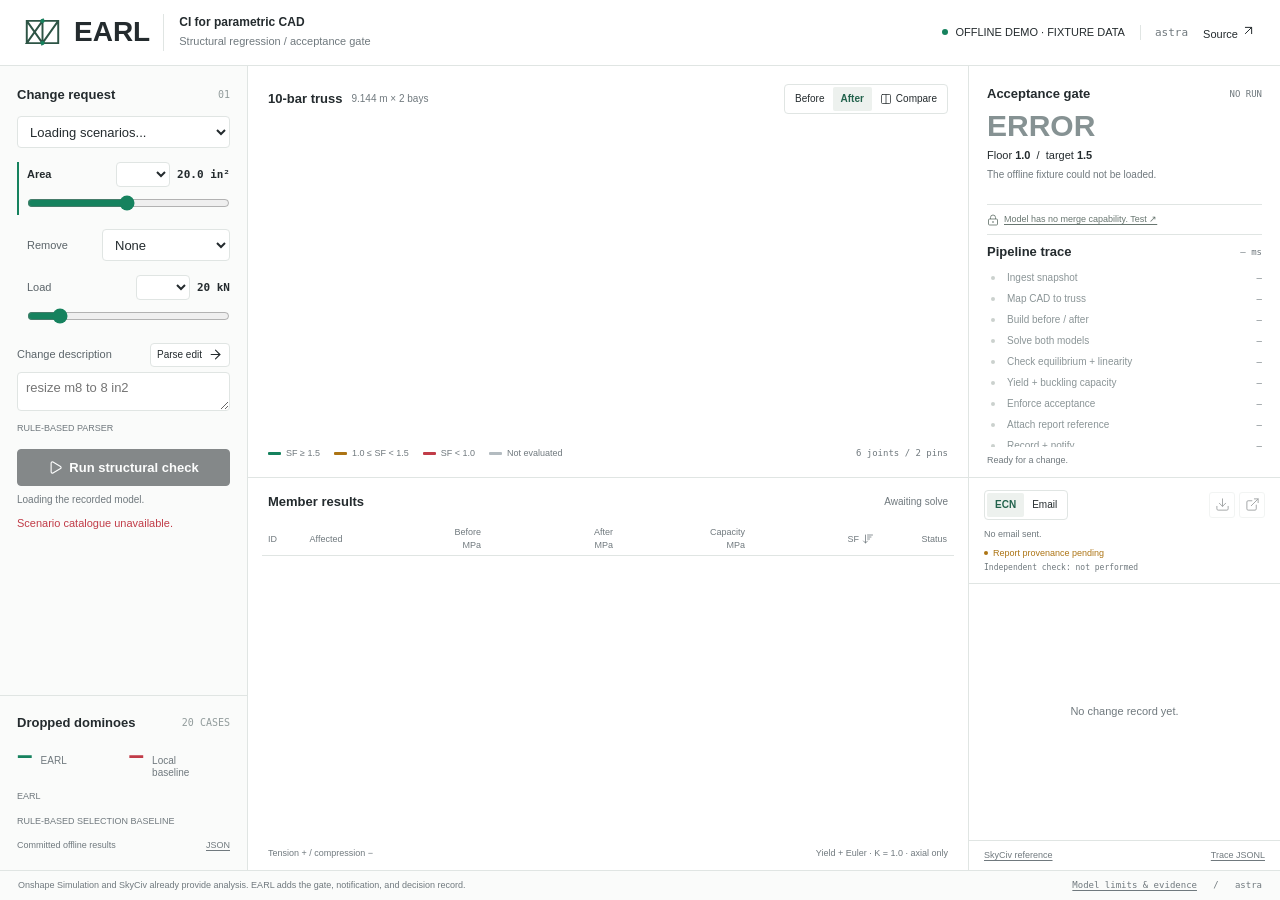
==== earl/static/index.html @ fb4e0aa8 "Ship streaming demo, reproducible evaluation, and astra deployment records" ====
<!doctype html>
<!--
Control icons are vendored from Lucide (https://lucide.dev), with no runtime dependency.
ISC License: Copyright (c) 2026 Lucide Icons and Contributors.
Permission to use, copy, modify, and/or distribute this software for any
purpose with or without fee is hereby granted, provided that the above
copyright notice and this permission notice appear in all copies.
THE SOFTWARE IS PROVIDED "AS IS" AND THE AUTHOR DISCLAIMS ALL WARRANTIES
WITH REGARD TO THIS SOFTWARE INCLUDING ALL IMPLIED WARRANTIES OF
MERCHANTABILITY AND FITNESS. IN NO EVENT SHALL THE AUTHOR BE LIABLE FOR
ANY SPECIAL, DIRECT, INDIRECT, OR CONSEQUENTIAL DAMAGES OR ANY DAMAGES
WHATSOEVER RESULTING FROM LOSS OF USE, DATA OR PROFITS, WHETHER IN AN
ACTION OF CONTRACT, NEGLIGENCE OR OTHER TORTIOUS ACTION, ARISING OUT OF
OR IN CONNECTION WITH THE USE OR PERFORMANCE OF THIS SOFTWARE.

Feather-derived icons: MIT License, Copyright (c) 2013-present Cole Bemis.
Permission is hereby granted, free of charge, to any person obtaining a copy
of this software and associated documentation files (the "Software"), to deal
in the Software without restriction, including without limitation the rights
to use, copy, modify, merge, publish, distribute, sublicense, and/or sell
copies of the Software, and to permit persons to whom the Software is
furnished to do so, subject to the following conditions:
The above copyright notice and this permission notice shall be included in all
copies or substantial portions of the Software.
THE SOFTWARE IS PROVIDED "AS IS", WITHOUT WARRANTY OF ANY KIND, EXPRESS OR
IMPLIED, INCLUDING BUT NOT LIMITED TO THE WARRANTIES OF MERCHANTABILITY,
FITNESS FOR A PARTICULAR PURPOSE AND NONINFRINGEMENT. IN NO EVENT SHALL THE
AUTHORS OR COPYRIGHT HOLDERS BE LIABLE FOR ANY CLAIM, DAMAGES OR OTHER
LIABILITY, WHETHER IN AN ACTION OF CONTRACT, TORT OR OTHERWISE, ARISING FROM,
OUT OF OR IN CONNECTION WITH THE SOFTWARE OR THE USE OR OTHER DEALINGS IN THE
SOFTWARE.
-->
<html lang="en">
  <head>
    <meta charset="utf-8" />
    <meta name="viewport" content="width=device-width,initial-scale=1" />
    <meta name="theme-color" content="#f5f7f6" />
    <title>EARL | Structural CI</title>
    <style>
      :root {
        --ink: #242b2e;
        --muted: #70797e;
        --line: #e0e5e3;
        --paper: #fff;
        --wash: #f5f7f6;
        --green: #16825e;
        --green-wash: #edf8f2;
        --amber: #ac7414;
        --amber-wash: #fff6e5;
        --red: #c13c48;
        --red-wash: #fdf0f1;
        --gray: #b3bbc0;
        --mono: ui-monospace, SFMono-Regular, Consolas, monospace;
      }
      * {
        box-sizing: border-box;
        letter-spacing: 0;
      }
      [hidden] {
        display: none !important;
      }
      body {
        margin: 0;
        color: var(--ink);
        background: var(--paper);
        font:
          13px/1.4 -apple-system,
          BlinkMacSystemFont,
          "Segoe UI",
          sans-serif;
      }
      button,
      input,
      select,
      textarea {
        font: inherit;
        color: inherit;
      }
      button,
      a,
      input,
      select,
      textarea {
        -webkit-tap-highlight-color: transparent;
      }
      button,
      a {
        touch-action: manipulation;
      }
      button {
        cursor: pointer;
      }
      button:disabled {
        cursor: wait;
        opacity: 0.55;
      }
      a {
        color: inherit;
        text-decoration: none;
      }
      a:hover {
        text-decoration: underline;
      }
      button:focus-visible,
      a:focus-visible,
      input:focus-visible,
      select:focus-visible,
      textarea:focus-visible {
        outline: 2px solid var(--green);
        outline-offset: 3px;
      }
      button,
      select,
      input[type="number"],
      textarea {
        border: 1px solid var(--line);
        border-radius: 4px;
        background: #fff;
      }
      button {
        display: inline-flex;
        align-items: center;
        justify-content: center;
        gap: 6px;
        padding: 6px 10px;
        min-height: 30px;
      }
      button:hover:not(:disabled) {
        background: var(--wash);
      }
      button svg,
      a svg {
        width: 15px;
        height: 15px;
        flex: none;
        stroke-linecap: round;
        stroke-linejoin: round;
      }
      h1,
      h2,
      h3,
      p {
        margin: 0;
      }
      h2 {
        font-size: 13px;
        font-weight: 650;
      }
      h3 {
        font-size: 11px;
        font-weight: 650;
      }
      small {
        font-size: 10px;
      }
      select {
        width: 100%;
        padding: 6px 24px 6px 8px;
        min-height: 32px;
        max-width: 100%;
      }
      input[type="range"] {
        width: 100%;
        margin: 4px 0;
        height: 14px;
        accent-color: var(--green);
        cursor: pointer;
      }
      textarea {
        width: 100%;
        min-height: 49px;
        height: 49px;
        padding: 7px 8px;
        resize: vertical;
        line-height: 1.3;
      }
      output,
      .numeric {
        font-variant-numeric: tabular-nums;
      }
      .muted {
        color: var(--muted);
      }
      .mono {
        font-family: var(--mono);
      }
      .sr-only {
        position: absolute;
        width: 1px;
        height: 1px;
        padding: 0;
        overflow: hidden;
        clip: rect(0, 0, 0, 0);
        white-space: nowrap;
        border: 0;
      }
      .icon-btn {
        padding: 6px;
        min-width: 30px;
        min-height: 30px;
      }
      .eyebrow {
        font-size: 10px;
        font-weight: 650;
        color: var(--muted);
        text-transform: uppercase;
      }
      .hairline {
        height: 1px;
        background: var(--line);
      }
      .topbar {
        height: 66px;
        padding: 0 24px;
        display: flex;
        align-items: center;
        justify-content: space-between;
        gap: 20px;
        border-bottom: 1px solid var(--line);
      }
      .brand {
        display: flex;
        gap: 13px;
        align-items: center;
        min-width: 0;
      }
      .brand-mark {
        width: 37px;
        height: 32px;
        flex: none;
      }
      .brand h1 {
        font-size: 28px;
        line-height: 1;
        font-weight: 780;
      }
      .brand-copy {
        border-left: 1px solid var(--line);
        padding-left: 15px;
        line-height: 1.45;
      }
      .brand-copy strong {
        display: block;
        font-size: 12px;
        font-weight: 600;
      }
      .brand-copy span {
        font-size: 11px;
        color: var(--muted);
      }
      .top-meta {
        display: flex;
        align-items: center;
        gap: 15px;
        font-size: 11px;
      }
      .environment {
        display: flex;
        align-items: center;
        gap: 7px;
      }
      .environment i {
        display: block;
        width: 6px;
        height: 6px;
        border-radius: 50%;
        background: var(--green);
      }
      .branch {
        border-left: 1px solid var(--line);
        padding-left: 14px;
        color: var(--muted);
      }
      .workspace {
        display: grid;
        grid-template-columns: 248px minmax(420px, 1fr) 312px;
        grid-template-rows: minmax(338px, 1.05fr) minmax(295px, 1fr);
        height: calc(100svh - 96px);
        min-height: 660px;
      }
      .sidebar {
        grid-column: 1;
        grid-row: 1/3;
        border-right: 1px solid var(--line);
        display: flex;
        flex-direction: column;
        min-height: 0;
        overflow-y: auto;
        background: #fafbfa;
      }
      .controls {
        padding: 16px 17px 12px;
        flex: 1 0 auto;
        min-height: min-content;
      }
      .preset-field .field-head {
        display: none;
      }
      .field-head.meter-head {
        display: grid;
        grid-template-columns: 1fr 54px auto;
        gap: 7px;
      }
      .field .meter-head select.compact {
        width: 54px;
      }
      #remove-group select {
        width: 128px;
        min-width: 0;
      }
      .meter-head output {
        white-space: nowrap;
      }
      .text-field textarea {
        height: 39px;
        min-height: 39px;
      }
      #parse {
        min-height: 24px;
        padding: 3px 6px;
        font-size: 10px;
      }
      .section-heading {
        display: flex;
        align-items: center;
        justify-content: space-between;
        gap: 10px;
        margin-bottom: 12px;
      }
      .section-heading .number {
        color: #929c9c;
        font-family: var(--mono);
        font-size: 10px;
      }
      .field {
        margin-bottom: 10px;
      }
      .field-head {
        display: flex;
        align-items: center;
        justify-content: space-between;
        gap: 8px;
        margin-bottom: 5px;
        min-height: 17px;
      }
      .field-head label {
        font-size: 11px;
        color: #5b6469;
      }
      .field-head output {
        font-family: var(--mono);
        font-size: 11px;
        font-weight: 600;
      }
      .field select.compact {
        width: 63px;
        min-height: 25px;
        height: 25px;
        padding: 1px 2px 1px 7px;
        font-size: 11px;
      }
      .field-group {
        padding-left: 8px;
        border-left: 2px solid transparent;
      }
      .field-group.active {
        border-left-color: var(--green);
      }
      .field-group.active .field-head label {
        color: var(--ink);
        font-weight: 600;
      }
      .input-row {
        display: flex;
        gap: 8px;
        align-items: center;
      }
      .input-row select {
        flex: 1;
        min-width: 0;
      }
      .load-caption {
        display: flex;
        justify-content: space-between;
        font-size: 10px;
        color: var(--muted);
      }
      .parse-row {
        display: flex;
        align-items: center;
        justify-content: space-between;
        gap: 7px;
        margin: 6px 0 0;
      }
      .parse-row span {
        font-size: 9px;
        color: var(--muted);
      }
      .parse-row button {
        min-height: 25px;
        font-size: 10px;
        padding: 3px 7px;
      }
      .parsed {
        display: none;
        margin-top: 7px;
        padding: 6px 0;
        color: #436156;
        font: 10px/1.4 var(--mono);
        overflow-wrap: anywhere;
      }
      .parsed.visible {
        display: block;
      }
      .parsed.error {
        color: var(--red);
      }
      .run-button {
        width: 100%;
        background: var(--ink);
        color: #fff;
        border-color: var(--ink);
        height: 37px;
        margin-top: 1px;
        font-weight: 600;
      }
      .run-button:hover:not(:disabled) {
        background: #3a4649;
      }
      .draft-caption {
        font-size: 10px;
        color: var(--muted);
        line-height: 1.4;
        min-height: 16px;
        margin: 7px 0 0;
        overflow-wrap: anywhere;
      }
      .control-error {
        color: var(--red);
        font-size: 11px;
        margin: 7px 0 0;
        min-height: 0;
      }
      .scoreboard {
        padding: 14px 17px 13px;
        border-top: 1px solid var(--line);
        flex: none;
      }
      .scoreboard .section-heading {
        margin-bottom: 8px;
      }
      .score-heads {
        display: grid;
        grid-template-columns: 1fr 1fr;
        gap: 10px;
        margin: 0 0 11px;
      }
      .score-stat {
        display: flex;
        align-items: baseline;
        gap: 8px;
        min-width: 0;
      }
      .score-stat strong {
        font-size: 28px;
        line-height: 1.1;
        font-weight: 700;
        font-variant-numeric: tabular-nums;
      }
      .score-stat:first-child strong {
        color: var(--green);
      }
      .score-stat:last-child strong {
        color: var(--red);
      }
      .score-stat span {
        font-size: 10px;
        color: var(--muted);
        line-height: 1.2;
      }
      .score-label {
        font-size: 9px;
        color: var(--muted);
        margin-bottom: 4px;
      }
      .score-grid {
        display: grid;
        grid-template-columns: repeat(10, minmax(0, 1fr));
        gap: 3px;
      }
      .score-cell {
        display: block;
        min-height: 0;
        aspect-ratio: 1;
        padding: 0;
        border: 1px solid #cfe6d9;
        border-radius: 2px;
        background: #e2f2e9;
        position: relative;
        font-size: 8px;
        font-family: var(--mono);
        color: #367453;
        width: 100%;
      }
      .score-cell:hover:not(:disabled) {
        outline: 1px solid var(--ink);
        outline-offset: 1px;
        background: #d2ebdf;
      }
      .score-cell.drop {
        background: #f4cfd3;
        border-color: #e9b9bf;
        color: #a92f3b;
      }
      .score-cell.drop:hover {
        background: #edbbc2;
      }
      .score-cell.no-failure {
        background: #eef1ef;
        border-color: #dce2df;
        color: #87928c;
      }
      .score-cell.error {
        background: var(--amber-wash);
        border-color: #dfc888;
        color: var(--amber);
      }
      .score-row {
        margin-bottom: 8px;
      }
      .score-foot {
        display: flex;
        justify-content: space-between;
        gap: 8px;
        margin-top: 8px;
        font-size: 9px;
        color: var(--muted);
      }
      .score-foot a {
        text-decoration: underline;
        text-underline-offset: 2px;
      }
      .viewer {
        grid-column: 2;
        grid-row: 1;
        min-width: 0;
        min-height: 0;
        display: flex;
        flex-direction: column;
        border-bottom: 1px solid var(--line);
        position: relative;
      }
      .panel-head {
        display: flex;
        justify-content: space-between;
        align-items: center;
        gap: 10px;
        padding: 15px 20px 10px;
        min-height: 52px;
      }
      .panel-title {
        display: flex;
        gap: 9px;
        align-items: center;
        min-width: 0;
      }
      .panel-title .sub {
        font-size: 10px;
        color: var(--muted);
      }
      .segmented {
        display: inline-flex;
        border: 1px solid var(--line);
        border-radius: 4px;
        padding: 2px;
        flex: none;
        background: #fff;
      }
      .segmented button {
        min-height: 24px;
        padding: 3px 8px;
        font-size: 10px;
        border: 0;
        border-radius: 2px;
        background: none;
        line-height: 1.2;
        gap: 4px;
      }
      .segmented button[aria-pressed="true"] {
        background: #edf1ee;
        color: #22624c;
        font-weight: 650;
      }
      .segmented svg {
        width: 12px;
        height: 12px;
      }
      .viewer-body {
        position: relative;
        flex: 1;
        min-height: 0;
        display: flex;
        padding: 0 13px;
        align-items: stretch;
        justify-content: center;
        overflow: hidden;
      }
      .truss-frame {
        margin: 0;
        min-width: 0;
        flex: 1;
        position: relative;
        display: flex;
        align-items: center;
        justify-content: center;
      }
      .truss-frame + .truss-frame {
        border-left: 1px solid var(--line);
      }
      .truss-frame figcaption {
        position: absolute;
        left: 12px;
        top: 1px;
        font-size: 9px;
        color: var(--muted);
        font-family: var(--mono);
        z-index: 1;
      }
      .truss-svg {
        width: 100%;
        height: 100%;
        overflow: visible;
        min-height: 0;
      }
      .member-line {
        transition:
          stroke 0.65s ease,
          stroke-width 0.3s ease;
        stroke-linecap: round;
      }
      .member-hit {
        stroke: transparent;
        stroke-width: 19;
        cursor: crosshair;
        outline: 0;
      }
      .member-hit:focus {
        stroke: #16825e22;
      }
      .member-group.highlight .member-line {
        filter: drop-shadow(0 0 2px #465a5e);
        opacity: 1;
      }
      .member-label {
        font: 12px var(--mono);
        fill: #59656b;
        paint-order: stroke;
        stroke: #fff;
        stroke-width: 4px;
        stroke-linejoin: round;
        pointer-events: none;
      }
      .joint-label {
        font: 11px var(--mono);
        fill: #7e878b;
      }
      .truss-joint {
        fill: #fff;
        stroke: #5f6d72;
        stroke-width: 1.6;
      }
      .load-label {
        font: 11px var(--mono);
        fill: #a55a40;
      }
      .viewer-legend {
        display: flex;
        gap: 14px;
        align-items: center;
        padding: 8px 20px 11px;
        font-size: 9px;
        color: var(--muted);
        flex-wrap: wrap;
        flex: none;
      }
      .legend-item {
        display: flex;
        align-items: center;
        gap: 5px;
      }
      .swatch {
        display: inline-block;
        width: 13px;
        height: 3px;
        background: var(--gray);
        border-radius: 1px;
      }
      .swatch.green {
        background: var(--green);
      }
      .swatch.amber {
        background: var(--amber);
      }
      .swatch.red {
        background: var(--red);
      }
      .view-count {
        margin-left: auto;
        font-family: var(--mono);
        font-size: 9px;
      }
      .tooltip {
        position: fixed;
        z-index: 30;
        background: #fff;
        border: 1px solid #cdd6d1;
        border-radius: 5px;
        box-shadow: 0 5px 20px #1d302719;
        padding: 11px 13px;
        min-width: 225px;
        max-width: 275px;
        font-size: 11px;
        pointer-events: none;
        display: none;
      }
      .tooltip h3 {
        font-size: 12px;
        margin-bottom: 8px;
      }
      .tooltip dl {
        display: grid;
        grid-template-columns: 1fr auto;
        gap: 5px 18px;
        margin: 0;
      }
      .tooltip dt {
        color: var(--muted);
      }
      .tooltip dd {
        margin: 0;
        text-align: right;
        font-family: var(--mono);
        font-size: 10px;
      }
      .tooltip .tip-note {
        font-size: 9px;
        color: var(--muted);
        margin-top: 8px;
        border-top: 1px solid var(--line);
        padding-top: 6px;
      }
      .results {
        grid-column: 2;
        grid-row: 2;
        min-width: 0;
        min-height: 0;
        display: flex;
        flex-direction: column;
      }
      .results .panel-head {
        min-height: 45px;
        padding: 12px 20px 9px;
      }
      .results .panel-head span {
        font-size: 10px;
        color: var(--muted);
      }
      .table-wrap {
        overflow: auto;
        flex: 1;
        min-height: 0;
        padding: 0 14px;
      }
      .results table {
        border-collapse: separate;
        border-spacing: 0;
        width: 100%;
        font-variant-numeric: tabular-nums;
        font-size: 11px;
        table-layout: fixed;
      }
      .results th {
        height: 33px;
        text-align: right;
        color: var(--muted);
        font-size: 9px;
        font-weight: 500;
        border-bottom: 1px solid var(--line);
        background: #fff;
        position: sticky;
        top: 0;
        z-index: 1;
      }
      .results th:first-child,
      .results td:first-child {
        text-align: left;
        padding-left: 6px;
      }
      .results td {
        height: 22px;
        border-bottom: 1px solid #edf0ee;
        text-align: right;
        padding: 3px 5px;
        white-space: nowrap;
        overflow: hidden;
        text-overflow: ellipsis;
        font-family: var(--mono);
        font-size: 10px;
      }
      .results th:nth-child(1) {
        width: 40px;
      }
      .results th:nth-child(2) {
        width: 48px;
        text-align: center;
      }
      .results td:nth-child(2) {
        text-align: center;
        color: var(--muted);
      }
      .results th:last-child {
        width: 76px;
        padding-right: 7px;
      }
      .results td:last-child {
        padding-right: 7px;
        font: 9px system-ui;
      }
      .results tbody tr.pass {
        background: #f1f8f4;
      }
      .results tbody tr.margin {
        background: #fff8eb;
      }
      .results tbody tr.fail {
        background: #fdf1f2;
      }
      .results tbody tr.highlight {
        box-shadow: inset 3px 0 var(--green);
        background: #e2eee8;
      }
      .results td:first-child {
        font-weight: 600;
      }
      .results tr.fail td:nth-last-child(2) {
        color: var(--red);
        font-weight: 700;
      }
      .results tr.margin td:nth-last-child(2) {
        color: var(--amber);
        font-weight: 700;
      }
      .sort-button {
        display: inline-flex;
        gap: 3px;
        font-size: 9px;
        min-height: 27px;
        padding: 2px 3px;
        border: 0;
        color: var(--muted);
        white-space: nowrap;
      }
      .sort-button svg {
        height: 12px;
        width: 12px;
      }
      .table-foot {
        font-size: 9px;
        color: var(--muted);
        padding: 8px 20px 10px;
        display: flex;
        justify-content: space-between;
        gap: 12px;
        flex: none;
      }
      .run-panel {
        grid-column: 3;
        grid-row: 1;
        border-left: 1px solid var(--line);
        border-bottom: 1px solid var(--line);
        padding: 15px 18px 10px;
        min-height: 0;
        display: flex;
        flex-direction: column;
      }
      .gate-top {
        display: flex;
        justify-content: space-between;
        align-items: center;
        margin-bottom: 6px;
      }
      .gate-top span {
        font-family: var(--mono);
        font-size: 9px;
        color: var(--muted);
      }
      .verdict {
        font-size: 27px;
        font-weight: 750;
        line-height: 1.1;
        min-height: 31px;
        color: #869293;
        overflow-wrap: anywhere;
      }
      .verdict.approved {
        color: var(--green);
      }
      .verdict.escalated {
        color: var(--red);
      }
      .verdict.escalated.margin {
        color: var(--amber);
      }
      .verdict.error {
        color: var(--amber);
      }
      .governing {
        font-size: 11px;
        min-height: 17px;
        margin: 6px 0 3px;
        font-variant-numeric: tabular-nums;
      }
      .governing strong {
        font-size: 15px;
        font-family: var(--mono);
      }
      .reason {
        font-size: 10px;
        color: var(--muted);
        min-height: 28px;
        line-height: 1.4;
        margin-bottom: 6px;
        overflow-wrap: anywhere;
      }
      .capability {
        display: flex;
        align-items: flex-start;
        gap: 5px;
        font-size: 9px;
        color: #687670;
        border-top: 1px solid var(--line);
        padding: 8px 0;
        line-height: 1.35;
      }
      .capability svg {
        width: 12px;
        height: 12px;
        flex: none;
        margin-top: 1px;
      }
      .capability a {
        text-decoration: underline;
        text-underline-offset: 2px;
      }
      .trace-section {
        border-top: 1px solid var(--line);
        padding-top: 8px;
        flex: 1;
        min-height: 0;
        min-width: 0;
        display: flex;
        flex-direction: column;
      }
      .trace-title {
        display: flex;
        align-items: center;
        justify-content: space-between;
        gap: 8px;
        margin-bottom: 6px;
        flex: none;
      }
      .trace-title span {
        font: 9px var(--mono);
        color: var(--muted);
      }
      .trace {
        list-style: none;
        padding: 0;
        margin: 0;
        flex: 1;
        min-height: 0;
        overflow-y: auto;
      }
      .trace li {
        display: flex;
        align-items: center;
        gap: 8px;
        min-height: 16px;
        height: 16px;
        font-size: 10px;
        color: #8b9597;
        transition: color 0.2s;
      }
      .trace li > span:nth-child(2) {
        min-width: 0;
        flex: 1;
      }
      .stage-status {
        height: 12px;
        width: 12px;
        position: relative;
        display: inline-flex;
        align-items: center;
        justify-content: center;
        flex: none;
      }
      .stage-status:before {
        content: "";
        width: 4px;
        height: 4px;
        background: #cbd1ce;
        border-radius: 50%;
      }
      .trace li.running {
        color: var(--ink);
        font-weight: 650;
      }
      .trace li.running .stage-status:before {
        width: 10px;
        height: 10px;
        border: 1.5px solid #ced8d0;
        border-top-color: var(--green);
        background: transparent;
        animation: spin 0.7s linear infinite;
      }
      .trace li.passed {
        color: #3f5b4b;
      }
      .trace li.passed .stage-status:before {
        background: none;
        border: solid var(--green);
        border-width: 0 1.5px 1.5px 0;
        width: 3px;
        height: 6px;
        border-radius: 0;
        transform: rotate(45deg);
        margin-top: -3px;
      }
      .trace li.failed {
        color: var(--red);
      }
      .trace li.failed .stage-status:before {
        background: var(--red);
        width: 5px;
        height: 5px;
      }
      .trace li.skipped {
        opacity: 0.5;
      }
      .stage-time {
        margin-left: auto;
        font: 9px var(--mono);
        color: var(--muted);
      }
      .trace-detail {
        margin-top: 7px;
        font-size: 9px;
        white-space: nowrap;
        overflow: hidden;
        text-overflow: ellipsis;
        color: var(--muted);
        flex: none;
      }
      @media (min-width: 951px) and (max-height: 820px) {
        .trace-detail {
          display: none;
        }
        .results .panel-head {
          min-height: 42px;
          padding-top: 10px;
          padding-bottom: 8px;
        }
        .table-foot {
          padding-top: 5px;
          padding-bottom: 7px;
        }
        .reason {
          min-height: 14px;
          margin-bottom: 4px;
        }
        .scoreboard {
          padding-top: 11px;
          padding-bottom: 6px;
        }
      }
      @keyframes spin {
        to {
          transform: rotate(360deg);
        }
      }
      .artifacts {
        grid-column: 3;
        grid-row: 2;
        border-left: 1px solid var(--line);
        min-height: 0;
        display: flex;
        flex-direction: column;
      }
      .artifacts .panel-head {
        min-height: 45px;
        padding: 12px 15px 8px;
      }
      .artifact-actions {
        display: flex;
        align-items: center;
        gap: 4px;
      }
      .artifact-actions a {
        display: flex;
        align-items: center;
        justify-content: center;
        width: 26px;
        height: 26px;
        border: 1px solid var(--line);
        border-radius: 3px;
      }
      .artifact-actions a[aria-disabled="true"] {
        pointer-events: none;
        opacity: 0.4;
      }
      .artifact-meta {
        padding: 0 15px 9px;
        flex: none;
      }
      .delivery-line {
        font-size: 9px;
        overflow-wrap: anywhere;
        margin-bottom: 5px;
        min-height: 14px;
      }
      .provenance-label {
        display: flex;
        gap: 5px;
        align-items: center;
        font-size: 9px;
        color: var(--amber);
      }
      .provenance-label .dot {
        width: 4px;
        height: 4px;
        border-radius: 50%;
        background: currentColor;
        flex: none;
      }
      .report-reference {
        display: block;
        font-family: var(--mono);
        font-size: 8px;
        color: var(--muted);
        margin-top: 3px;
        overflow-wrap: anywhere;
      }
      .artifact-frame {
        width: 100%;
        flex: 1;
        min-height: 140px;
        border: 0;
        border-top: 1px solid var(--line);
        background: #fff;
      }
      .artifact-empty {
        flex: 1;
        min-height: 140px;
        border-top: 1px solid var(--line);
        display: flex;
        align-items: center;
        justify-content: center;
        color: var(--muted);
        font-size: 11px;
        padding: 20px;
        text-align: center;
      }
      .artifact-footer {
        padding: 8px 15px;
        font-size: 9px;
        color: var(--muted);
        border-top: 1px solid var(--line);
        display: flex;
        justify-content: space-between;
        gap: 8px;
      }
      .artifact-footer a {
        text-decoration: underline;
        text-underline-offset: 2px;
      }
      .bottom-bar {
        height: 30px;
        display: flex;
        align-items: center;
        justify-content: space-between;
        gap: 16px;
        padding: 0 18px;
        border-top: 1px solid var(--line);
        font-size: 9px;
        color: var(--muted);
        background: #fafbfa;
      }
      .bottom-bar a {
        text-decoration: underline;
        text-underline-offset: 2px;
      }
      .bottom-bar .revision {
        font-family: var(--mono);
        white-space: nowrap;
      }
      @media (min-height: 880px) {
        .controls {
          padding-top: 20px;
        }
        .field {
          margin-bottom: 14px;
        }
        .trace li {
          height: 21px;
        }
        .scoreboard {
          padding-top: 18px;
          padding-bottom: 18px;
        }
        .results td {
          height: 28px;
        }
        .run-panel {
          padding-top: 19px;
        }
        .verdict {
          font-size: 30px;
        }
        .reason {
          min-height: 30px;
        }
        .viewer-legend {
          padding-bottom: 17px;
        }
        .panel-head {
          padding-top: 18px;
        }
      }
      @media (max-width: 1150px) {
        .workspace {
          grid-template-columns: 224px minmax(390px, 1fr) 278px;
        }
        .controls,
        .scoreboard {
          padding-left: 13px;
          padding-right: 13px;
        }
        .run-panel {
          padding-left: 14px;
          padding-right: 14px;
        }
        .panel-head {
          padding-left: 14px;
          padding-right: 14px;
        }
        .panel-title .sub {
          display: none;
        }
        .viewer-legend {
          gap: 8px;
          padding-left: 14px;
          padding-right: 14px;
        }
        .view-count {
          display: none;
        }
        .results td {
          padding-left: 3px;
          padding-right: 3px;
        }
        .results th:last-child {
          width: 64px;
        }
        .topbar {
          padding: 0 18px;
        }
        .brand-copy {
          display: none;
        }
        .top-meta {
          gap: 10px;
        }
      }
      @media (max-width: 950px) {
        .workspace {
          height: auto;
          min-height: 0;
          grid-template-columns: 238px minmax(0, 1fr);
          grid-template-rows: 355px 310px auto;
        }
        .sidebar {
          grid-column: 1;
          grid-row: 1/3;
        }
        .viewer {
          grid-column: 2;
          grid-row: 1;
        }
        .results {
          grid-column: 2;
          grid-row: 2;
        }
        .run-panel {
          grid-column: 1;
          grid-row: 3;
          min-height: 355px;
          border-top: 1px solid var(--line);
          border-left: 0;
          border-bottom: 0;
        }
        .artifacts {
          grid-column: 2;
          grid-row: 3;
          min-height: 355px;
          border-top: 1px solid var(--line);
        }
        .trace li {
          height: 19px;
        }
        .bottom-bar {
          height: auto;
          min-height: 38px;
          line-height: 1.4;
          padding: 8px 14px;
        }
        .top-meta .branch {
          display: none;
        }
        .results th:nth-child(2) {
          width: 40px;
        }
        .table-wrap {
          padding: 0 9px;
        }
        .table-foot {
          padding-left: 14px;
          padding-right: 14px;
        }
        .controls {
          padding-bottom: 9px;
        }
        .field {
          margin-bottom: 9px;
        }
        .scoreboard {
          padding-top: 11px;
          padding-bottom: 11px;
        }
      }
      @media (max-width: 620px) {
        .topbar {
          height: 64px;
          padding: 0 15px;
          gap: 10px;
        }
        .brand h1 {
          font-size: 25px;
        }
        .brand-mark {
          width: 29px;
          height: 29px;
        }
        .brand {
          gap: 8px;
        }
        .top-meta {
          font-size: 9px;
          gap: 0;
        }
        .top-meta > a {
          display: none;
        }
        .workspace {
          display: flex;
          flex-direction: column;
          min-height: 0;
        }
        .sidebar {
          display: contents;
        }
        .controls {
          order: 1;
          padding: 16px;
          border-bottom: 1px solid var(--line);
          background: #fafbfa;
          display: grid;
          grid-template-columns: minmax(0, 1fr) minmax(0, 1fr);
          gap: 8px 15px;
        }
        .controls > .section-heading,
        .controls > .preset-field {
          grid-column: 1/3;
        }
        .controls > .section-heading {
          margin-bottom: 0;
        }
        .controls .field {
          margin-bottom: 0;
          min-width: 0;
        }
        .controls > .text-field {
          grid-column: 1/3;
          margin-top: 4px;
        }
        .controls > .run-button,
        .controls > .draft-caption,
        .controls > .control-error {
          grid-column: 1/3;
        }
        .field-group {
          padding-left: 6px;
        }
        .field-head.meter-head {
          grid-template-columns: 1fr 54px;
        }
        .meter-head output {
          grid-column: 1 / 3;
        }
        #remove-group .field-head {
          flex-wrap: wrap;
        }
        #remove-group select {
          width: 100%;
        }
        .text-field textarea {
          height: 45px;
          min-height: 45px;
        }
        .draft-caption {
          margin-top: 0;
        }
        .parse-row {
          margin-top: 4px;
        }
        .run-button {
          margin-top: 5px;
          height: 39px;
        }
        .viewer {
          order: 2;
          height: 335px;
          flex: none;
        }
        .run-panel {
          order: 3;
          min-height: 0;
          padding: 15px 17px;
          display: grid;
          grid-template-columns: minmax(0, 1fr) minmax(0, 1fr);
          gap: 10px 18px;
          border-top: 0;
          border-bottom: 1px solid var(--line);
        }
        .gate-summary {
          min-width: 0;
        }
        .trace-section {
          padding-top: 0;
          border-top: 0;
          border-left: 1px solid var(--line);
          padding-left: 14px;
        }
        .trace li {
          height: auto;
          min-height: 21px;
          align-items: flex-start;
          line-height: 1.3;
          padding: 2px 0;
        }
        .trace-detail {
          max-width: 100%;
        }
        .verdict {
          font-size: 22px;
        }
        .reason {
          min-height: 35px;
        }
        .capability {
          padding-bottom: 0;
          font-size: 9px;
        }
        .governing {
          font-size: 10px;
        }
        .governing strong {
          font-size: 13px;
        }
        .results {
          order: 4;
          height: 342px;
          flex: none;
          border-bottom: 1px solid var(--line);
        }
        .results td {
          height: 24px;
          font-size: 10px;
        }
        .results table {
          min-width: 430px;
        }
        .gate-top {
          flex-wrap: wrap;
          gap: 3px;
        }
        .results th:nth-child(1) {
          width: 36px;
        }
        .results th:nth-child(2) {
          width: 37px;
          font-size: 8px;
        }
        .results th:last-child {
          width: 67px;
        }
        .results .panel-head span {
          font-size: 9px;
        }
        .scoreboard {
          order: 5;
          border-top: 0;
          border-bottom: 1px solid var(--line);
          padding: 17px;
        }
        .score-heads {
          max-width: 280px;
          margin-bottom: 15px;
        }
        .score-grid {
          grid-template-columns: repeat(20, minmax(0, 1fr));
          gap: 3px;
        }
        .score-cell {
          font-size: 7px;
        }
        .score-foot {
          font-size: 10px;
        }
        .artifacts {
          order: 6;
          min-height: 410px;
          height: 410px;
          border-left: 0;
          border-top: 0;
        }
        .artifact-frame {
          min-height: 230px;
        }
        .bottom-bar {
          align-items: flex-start;
          gap: 12px;
          font-size: 9px;
        }
        .bottom-bar .revision {
          display: none;
        }
        .panel-head {
          padding-left: 16px;
          padding-right: 16px;
        }
        .viewer-legend {
          gap: 11px;
          padding-left: 17px;
        }
        .truss-frame figcaption {
          left: 3px;
          font-size: 8px;
        }
        .tooltip {
          min-width: 200px;
          max-width: 240px;
          padding: 10px;
        }
        .segmented button {
          font-size: 9px;
          padding: 4px 7px;
        }
        .panel-title .sub {
          display: none;
        }
        .table-foot {
          font-size: 8px;
        }
        .top-meta .environment span {
          max-width: 115px;
        }
      }
      @media (prefers-reduced-motion: reduce) {
        *,
        *:before,
        *:after {
          animation: none !important;
          transition: none !important;
        }
      }
    </style>
  </head>
  <body>
    <header class="topbar">
      <div class="brand">
        <svg class="brand-mark" viewBox="0 0 40 34" aria-hidden="true">
          <path
            d="M3 29V5h34v24H3L20 5v24L37 5M3 5l17 24"
            fill="none"
            stroke="#2d5445"
            stroke-width="2.1"
          />
          <circle cx="20" cy="5" r="2.3" fill="#16825e" />
          <circle cx="20" cy="29" r="2.3" fill="#16825e" />
        </svg>
        <h1>EARL</h1>
        <div class="brand-copy">
          <strong>CI for parametric CAD</strong
          ><span>Structural regression / acceptance gate</span>
        </div>
      </div>
      <div class="top-meta">
        <span class="environment"
          ><i></i><span>OFFLINE DEMO &middot; FIXTURE DATA</span></span
        ><span class="branch mono">astra</span
        ><a
          href="https://github.com/Akhatri98/maah_earl/tree/astra"
          target="_blank"
          rel="noopener"
          >Source
          <svg
            viewBox="0 0 24 24"
            fill="none"
            stroke="currentColor"
            stroke-width="1.6"
            aria-hidden="true"
          >
            <path d="M7 7h10v10" />
            <path d="M7 17 17 7" /></svg
        ></a>
      </div>
    </header>
    <main class="workspace">
      <aside class="sidebar">
        <section class="controls" aria-labelledby="controls-title">
          <div class="section-heading">
            <h2 id="controls-title">Change request</h2>
            <span class="number">01</span>
          </div>
          <div class="field preset-field">
            <div class="field-head"><label for="scenario">Preset</label></div>
            <select id="scenario" aria-label="Preset scenario">
              <option>Loading scenarios...</option>
            </select>
          </div>
          <div class="field field-group active" id="area-group">
            <div class="field-head meter-head">
              <label for="area">Area</label
              ><select
                id="member"
                class="compact"
                aria-label="Member to resize"
              ></select>
              <output id="area-output" for="area">20.0 in&sup2;</output>
            </div>
            <input
              type="range"
              id="area"
              min="0.5"
              max="40"
              value="20"
              step="0.5"
              aria-label="Cross-sectional area in square inches"
            />
          </div>
          <div class="field field-group" id="remove-group">
            <div class="field-head">
              <label for="remove">Remove</label>
              <select id="remove" aria-label="Remove member">
                <option value="">None</option>
              </select>
            </div>
          </div>
          <div class="field field-group" id="load-group">
            <div class="field-head meter-head">
              <label for="load">Load</label
              ><select
                id="load-node"
                class="compact"
                aria-label="Load node"
              ></select>
              <output id="load-output" for="load">20 kN</output>
            </div>
            <input
              type="range"
              id="load"
              min="0"
              max="150"
              value="20"
              step="1"
              aria-label="Downward load in kilonewtons"
            />
          </div>
          <div class="field text-field" id="text-group">
            <div class="field-head">
              <label for="description">Change description</label>
              <button id="parse" type="button">
                Parse edit
                <svg
                  viewBox="0 0 24 24"
                  fill="none"
                  stroke="currentColor"
                  stroke-width="1.7"
                  aria-hidden="true"
                >
                  <path d="M5 12h14" />
                  <path d="m12 5 7 7-7 7" />
                </svg>
              </button>
            </div>
            <textarea
              id="description"
              maxlength="2000"
              placeholder="resize m8 to 8 in2"
              aria-label="Natural-language change"
            ></textarea>
            <div class="parse-row">
              <span id="parser-provenance">RULE-BASED PARSER</span>
            </div>
            <div id="parsed" class="parsed" role="status"></div>
          </div>
          <button id="run" class="run-button" type="button" disabled>
            <svg
              viewBox="0 0 24 24"
              fill="none"
              stroke="currentColor"
              stroke-width="1.8"
              aria-hidden="true"
            >
              <path
                d="M5 5a2 2 0 0 1 3.008-1.728l11.997 6.998a2 2 0 0 1 .003 3.458l-12 7A2 2 0 0 1 5 19z"
              /></svg
            ><span id="run-label">Run structural check</span>
          </button>
          <div id="draft-caption" class="draft-caption">
            Loading the recorded model.
          </div>
          <p id="control-error" class="control-error" role="alert"></p>
        </section>
        <section class="scoreboard" aria-labelledby="eval-title">
          <div class="section-heading">
            <h2 id="eval-title">Dropped dominoes</h2>
            <span class="number">20 CASES</span>
          </div>
          <div class="score-heads">
            <div class="score-stat">
              <strong id="earl-drops">&ndash;</strong><span>EARL</span>
            </div>
            <div class="score-stat">
              <strong id="baseline-drops">&ndash;</strong
              ><span>Local<br />baseline</span>
            </div>
          </div>
          <div class="score-row">
            <div class="score-label">EARL</div>
            <div
              class="score-grid"
              id="earl-grid"
              aria-label="EARL twenty-case results"
            ></div>
          </div>
          <div class="score-row">
            <div class="score-label">RULE-BASED SELECTION BASELINE</div>
            <div
              class="score-grid"
              id="baseline-grid"
              aria-label="Baseline twenty-case results"
            ></div>
          </div>
          <div class="score-foot">
            <span id="eval-summary">Committed offline results</span
            ><a href="/api/eval" target="_blank">JSON</a>
          </div>
        </section>
      </aside>
      <section class="viewer" aria-labelledby="viewer-title">
        <div class="panel-head">
          <div class="panel-title">
            <h2 id="viewer-title">10-bar truss</h2>
            <span class="sub">9.144 m &times; 2 bays</span>
          </div>
          <div class="segmented" aria-label="Model view">
            <button data-view="before" aria-pressed="false">Before</button
            ><button data-view="after" aria-pressed="true">After</button
            ><button data-view="both" aria-pressed="false">
              <svg
                viewBox="0 0 24 24"
                fill="none"
                stroke="currentColor"
                stroke-width="1.5"
                aria-hidden="true"
              >
                <rect x="3" y="3" width="18" height="18" rx="2" />
                <path d="M12 3v18" /></svg
              >Compare
            </button>
          </div>
        </div>
        <div class="viewer-body" id="viewer-body"></div>
        <div class="viewer-legend">
          <span class="legend-item"
            ><i class="swatch green"></i>SF &ge; 1.5</span
          ><span class="legend-item"
            ><i class="swatch amber"></i>1.0 &le; SF &lt; 1.5</span
          ><span class="legend-item"><i class="swatch red"></i>SF &lt; 1.0</span
          ><span class="legend-item"><i class="swatch"></i>Not evaluated</span
          ><span class="view-count" id="view-count">6 joints / 2 pins</span>
        </div>
      </section>
      <section class="results" aria-labelledby="results-title">
        <div class="panel-head">
          <h2 id="results-title">Member results</h2>
          <span id="result-count">Awaiting solve</span>
        </div>
        <div class="table-wrap">
          <table>
            <thead>
              <tr>
                <th scope="col">ID</th>
                <th scope="col">Affected</th>
                <th scope="col">Before<br />MPa</th>
                <th scope="col">After<br />MPa</th>
                <th scope="col">Capacity<br />MPa</th>
                <th scope="col">
                  <button
                    class="sort-button"
                    id="sort-sf"
                    title="Sort by safety factor"
                  >
                    SF
                    <svg
                      viewBox="0 0 24 24"
                      fill="none"
                      stroke="currentColor"
                      stroke-width="1.6"
                      aria-hidden="true"
                    >
                      <path d="m3 16 4 4 4-4" />
                      <path d="M7 20V4" />
                      <path d="M11 4h10" />
                      <path d="M11 8h7" />
                      <path d="M11 12h4" />
                    </svg>
                  </button>
                </th>
                <th scope="col">Status</th>
              </tr>
            </thead>
            <tbody id="member-rows"></tbody>
          </table>
        </div>
        <div class="table-foot">
          <span>Tension + / compression &minus;</span
          ><span>Yield + Euler &middot; K = 1.0 &middot; axial only</span>
        </div>
      </section>
      <section class="run-panel" aria-labelledby="gate-title">
        <div class="gate-summary">
          <div class="gate-top">
            <h2 id="gate-title">Acceptance gate</h2>
            <span id="run-short">NO RUN</span>
          </div>
          <div id="verdict" class="verdict" role="status">READY</div>
          <p id="governing" class="governing">
            Floor <b>1.0</b> &nbsp;/&nbsp; target <b>1.5</b>
          </p>
          <p id="reason" class="reason">No acceptance decision recorded yet.</p>
          <div class="capability">
            <svg
              viewBox="0 0 24 24"
              fill="none"
              stroke="currentColor"
              stroke-width="1.7"
              aria-hidden="true"
            >
              <circle cx="12" cy="16" r="1" />
              <rect x="3" y="10" width="18" height="12" rx="2" />
              <path d="M7 10V7a5 5 0 0 1 10 0v3" /></svg
            ><a href="/api/source/capabilities" target="_blank" rel="noopener"
              >Model has no merge capability. Test &nearr;</a
            >
          </div>
        </div>
        <div class="trace-section">
          <div class="trace-title">
            <h2>Pipeline trace</h2>
            <span id="total-time">&ndash; ms</span>
          </div>
          <ol class="trace" id="trace"></ol>
          <p class="trace-detail" id="trace-detail">Ready for a change.</p>
        </div>
      </section>
      <section class="artifacts" aria-labelledby="artifact-title">
        <div class="panel-head">
          <div class="segmented" aria-label="Artifact preview">
            <button id="artifact-title" data-artifact="ecn" aria-pressed="true">
              ECN</button
            ><button data-artifact="email" aria-pressed="false">Email</button>
          </div>
          <div class="artifact-actions">
            <a
              id="download-email"
              href="#"
              aria-disabled="true"
              title="Download .eml"
              aria-label="Download email"
              ><svg
                viewBox="0 0 24 24"
                fill="none"
                stroke="currentColor"
                stroke-width="1.6"
                aria-hidden="true"
              >
                <path d="M12 15V3" />
                <path d="M21 15v4a2 2 0 0 1-2 2H5a2 2 0 0 1-2-2v-4" />
                <path d="m7 10 5 5 5-5" /></svg></a
            ><a
              id="open-ecn"
              href="#"
              target="_blank"
              rel="noopener"
              aria-disabled="true"
              title="Open ECN"
              aria-label="Open engineering change notice"
              ><svg
                viewBox="0 0 24 24"
                fill="none"
                stroke="currentColor"
                stroke-width="1.6"
                aria-hidden="true"
              >
                <path d="M15 3h6v6" />
                <path d="M10 14 21 3" />
                <path
                  d="M18 13v6a2 2 0 0 1-2 2H5a2 2 0 0 1-2-2V8a2 2 0 0 1 2-2h6"
                /></svg
            ></a>
          </div>
        </div>
        <div class="artifact-meta">
          <p id="delivery-line" class="delivery-line muted">No email sent.</p>
          <div class="provenance-label">
            <i class="dot"></i
            ><span id="artifact-provenance">Report provenance pending</span>
          </div>
          <span id="report-reference" class="report-reference"
            >Independent check: not performed</span
          >
        </div>
        <div id="artifact-empty" class="artifact-empty">
          No change record yet.
        </div>
        <iframe
          class="artifact-frame"
          id="artifact-frame"
          title="Engineering Change Notice"
          sandbox="allow-same-origin allow-popups allow-popups-to-escape-sandbox"
          hidden
        ></iframe>
        <div class="artifact-footer">
          <a
            id="report-link"
            href="/api/fixture/skyciv"
            target="_blank"
            rel="noopener"
            >SkyCiv reference</a
          ><a id="trace-link" href="#" aria-disabled="true">Trace JSONL</a>
        </div>
      </section>
    </main>
    <footer class="bottom-bar">
      <span
        >Onshape Simulation and SkyCiv already provide analysis. EARL adds the
        gate, notification, and decision record.</span
      ><span class="revision"
        ><a
          href="https://github.com/Akhatri98/maah_earl/blob/astra/RELIABILITY.md"
          target="_blank"
          rel="noopener"
          >Model limits &amp; evidence</a
        >
        &nbsp; / &nbsp; astra</span
      >
    </footer>
    <div id="tooltip" class="tooltip" role="tooltip"></div>
    <script>
      /* Lucide-compatible icons use the Lucide icon paths (ISC license, Lucide contributors).
   This page is self-contained: no runtime fonts, libraries, image CDNs or build step. */
      "use strict";
      const $ = (id) => document.getElementById(id);
      const state = {
        catalogue: [],
        base: null,
        before: null,
        after: null,
        beforeSolve: null,
        beforeCaps: null,
        decision: null,
        artifacts: null,
        view: "after",
        artifact: "ecn",
        active: "reinforce-chord",
        parsed: null,
        busy: false,
        sorting: false,
        sortAscending: true,
        source: null,
        total: 0,
        gated: false,
      };
      const stages = [
        "ingest",
        "map",
        "build",
        "solve",
        "sanity",
        "capacity",
        "gate",
        "artifact",
        "notify",
      ];
      const stageLabels = {
        ingest: "Ingest snapshot",
        map: "Map CAD to truss",
        build: "Build before / after",
        solve: "Solve both models",
        sanity: "Check equilibrium + linearity",
        capacity: "Yield + buckling capacity",
        gate: "Enforce acceptance",
        artifact: "Attach report reference",
        notify: "Record + notify",
      };
      const reasonLabels = {
        below_hard_floor:
          "Below the hard floor. Held for the responsible engineer.",
        below_design_target:
          "Above the floor, below the design target. Held for review.",
        cross_check_disagreement:
          "Independent solvers disagree. Acceptance held.",
        not_evaluated: "Incomplete member verification. Acceptance held.",
      };
      const COLORS = {
        pass: "#16825e",
        margin: "#ac7414",
        fail: "#c13c48",
        none: "#b3bbc0",
      };
      let areaUnit;
      const esc = (text) =>
        String(text ?? "").replace(
          /[&<>"']/g,
          (c) =>
            ({
              "&": "&amp;",
              "<": "&lt;",
              ">": "&gt;",
              '"': "&quot;",
              "'": "&#39;",
            })[c],
        );
      const number = (value, places = 2) =>
        value === null || value === undefined || !Number.isFinite(value)
          ? "\u2013"
          : value.toFixed(places);
      const stress = (value) =>
        value === null || value === undefined
          ? "\u2013"
          : number(value / 1e6, 2);
      const sfText = (value, zero = false) =>
        zero && value == null ? "\u221e" : number(value, 2);
      function tone(sf, status, zero = false) {
        if (status === "not_evaluated") return "none";
        if (sf == null) return zero ? "pass" : "none";
        if (sf < (state.decision?.hard_floor ?? 1)) return "fail";
        return sf < (state.decision?.design_target ?? 1.5) ? "margin" : "pass";
      }
      function setText(id, value) {
        $(id).textContent = value;
      }
      function setLink(id, url) {
        $(id).href = url;
        $(id).setAttribute("aria-disabled", "false");
      }
      function resetTrace() {
        $("trace").innerHTML = stages
          .map(
            (name) =>
              `<li id="stage-${name}" class="pending"><span class="stage-status" aria-hidden="true"></span><span>${stageLabels[name]}</span><span class="stage-time">\u2013</span></li>`,
          )
          .join("");
      }
      function markActive(kind) {
        for (const name of ["area", "remove", "load"])
          $(name + "-group").classList.toggle("active", kind === name);
      }
      function currentSpec() {
        return state.catalogue.find((x) => x.id === state.active);
      }
      function clearTextState() {
        state.parsed = null;
        $("description").value = "";
        $("parsed").className = "parsed";
        $("parsed").textContent = "";
      }
      function setPreset(id) {
        if (state.busy) return;
        state.active = id;
        $("scenario").value = id;
        const spec = currentSpec();
        if (!spec) return;
        clearTextState();
        $("remove").value = "";
        if (spec.member) $("member").value = spec.member;
        if (spec.kind === "area") $("area").value = spec.area_in2;
        if (spec.kind === "remove") $("remove").value = spec.member;
        if (spec.node) $("load-node").value = spec.node;
        if (spec.load_kn != null) $("load").value = spec.load_kn;
        markActive(
          spec.kind === "area"
            ? "area"
            : spec.kind === "remove"
              ? "remove"
              : "load",
        );
        updateDraft();
      }
      function custom(kind) {
        if (state.busy) return;
        state.active = "custom-" + kind;
        $("scenario").value = "custom";
        clearTextState();
        markActive(kind);
        updateDraft();
      }
      function updateDraft() {
        setText(
          "area-output",
          Number($("area").value).toFixed(1) + " in\u00b2",
        );
        setText("load-output", $("load").value + " kN");
        let caption = currentSpec()?.name || "";
        if (state.active === "custom-area")
          caption = `Resize ${$("member").value} to ${$("area").value} in\u00b2.`;
        if (state.active === "custom-remove")
          caption = $("remove").value
            ? `Remove ${$("remove").value}.`
            : "Select a member to remove.";
        if (state.active === "custom-load")
          caption = `Set p1: ${$("load").value} kN at ${$("load-node").value}.`;
        if (state.active === "custom-text")
          caption = state.parsed?.change.description || "Edit not parsed yet.";
        setText("draft-caption", caption);
        setText("control-error", "");
        $("run").disabled =
          state.busy ||
          (state.active === "custom-text" && !state.parsed) ||
          (state.active === "custom-remove" && !$("remove").value);
      }
      function setBusy(busy) {
        state.busy = busy;
        for (const input of document.querySelectorAll(
          ".controls input,.controls select,.controls textarea,.controls button",
        ))
          input.disabled = busy;
        setText(
          "run-label",
          busy ? "Checking structure..." : "Run structural check",
        );
        if (!busy) updateDraft();
      }
      async function parseEdit() {
        const text = $("description").value.trim();
        if (!text) return;
        state.active = "custom-text";
        state.parsed = null;
        $("scenario").value = "custom";
        $("parse").disabled = true;
        $("run").disabled = true;
        try {
          const response = await fetch("/api/parse", {
            method: "POST",
            headers: { "Content-Type": "application/json" },
            body: JSON.stringify({ text }),
          });
          const data = await response.json();
          if (!response.ok)
            throw new Error(
              typeof data.detail === "string"
                ? data.detail
                : "The edit could not be parsed.",
            );
          state.parsed = data;
          const c = data.change;
          const delta =
            c.field_name === "node_id"
              ? `${c.node_before} \u2192 ${c.node_after}`
              : `${number(c.numeric_before, 5)} \u2192 ${number(c.numeric_after, 5)}`;
          setText(
            "parsed",
            `${c.target_kind} ${c.target_id}.${c.field_name}: ${delta}${c.field_name === "area" ? " m\u00b2" : c.field_name === "fy" ? " N" : ""}`,
          );
          $("parsed").className = "parsed visible";
          setText("parser-provenance", data.provenance.toUpperCase());
          markActive("text");
        } catch (error) {
          $("parsed").className = "parsed visible error";
          setText("parsed", error.message);
        } finally {
          $("parse").disabled = false;
          updateDraft();
        }
      }
      function requestQuery() {
        const query = new URLSearchParams();
        if (state.active === "custom-text") {
          query.set("description", $("description").value.trim());
          return query;
        }
        query.set("scenario", state.active);
        let param = null;
        if (state.active === "custom-area")
          param = {
            member: $("member").value,
            area_in2: Number($("area").value),
          };
        if (state.active === "custom-remove")
          param = { member: $("remove").value };
        if (state.active === "custom-load")
          param = {
            node: $("load-node").value,
            load_kn: Number($("load").value),
          };
        if (param) query.set("param", JSON.stringify(param));
        return query;
      }
      function startRun() {
        if (state.busy || $("run").disabled) return;
        const query = requestQuery();
        state.source?.close();
        setBusy(true);
        state.decision = null;
        state.artifacts = null;
        state.gated = false;
        state.before = state.base;
        state.after = state.base;
        state.beforeSolve = null;
        state.beforeCaps = null;
        state.total = 0;
        resetTrace();
        $("stage-ingest").className = "running";
        setText("verdict", "RUNNING");
        $("verdict").className = "verdict";
        setText("governing", "Floor 1.0 / target 1.5");
        setText(
          "reason",
          "No acceptance decision until the code gate completes.",
        );
        setText("run-short", "RUNNING");
        setText("total-time", "0 ms");
        setText("trace-detail", "Ingesting the recorded snapshot.");
        setText("result-count", "Awaiting solve");
        setText("delivery-line", "No email sent.");
        setText("artifact-provenance", "Report provenance pending");
        setText("report-reference", "Independent check: not performed");
        $("artifact-frame").hidden = true;
        $("artifact-empty").hidden = false;
        for (const id of ["download-email", "open-ecn", "trace-link"])
          $(id).setAttribute("aria-disabled", "true");
        renderTrusses();
        renderTable();
        const source = new EventSource("/api/stream?" + query.toString());
        state.source = source;
        source.addEventListener("stage", (event) => {
          try {
            consume(JSON.parse(event.data));
          } catch (error) {
            connectionError("A malformed event was rejected.");
          }
        });
        source.addEventListener("busy", (event) => {
          connectionError(JSON.parse(event.data).message);
        });
        source.onerror = () => {
          if (state.busy)
            connectionError(
              "Stream interrupted. No completed acceptance record was received.",
            );
        };
      }
      function connectionError(message) {
        state.source?.close();
        setBusy(false);
        setText("control-error", message);
        setText("verdict", "ERROR");
        $("verdict").className = "verdict error";
        setText("reason", message);
        for (const item of document.querySelectorAll(".trace .running"))
          item.className = "failed";
      }
      function consume(event) {
        const item = $("stage-" + event.stage);
        if (!item) return;
        item.className = event.status;
        item.title = event.line;
        item.querySelector(".stage-time").textContent =
          number(event.duration_ms, 0) + " ms";
        state.total += event.duration_ms;
        setText("total-time", number(state.total, 0) + " ms");
        setText("trace-detail", event.line);
        $("trace-detail").title = event.line;
        setText("run-short", event.run_id.slice(0, 8));
        const next = stages[stages.indexOf(event.stage) + 1];
        if (next) $("stage-" + next).className = "running";
        const data = event.data || {};
        if (event.stage === "solve") state.beforeSolve = data.before;
        if (event.stage === "capacity") state.beforeCaps = data.before;
        if (event.stage === "build" && data.after_graph) {
          state.before = data.before_graph;
          state.after = data.after_graph;
          renderTrusses();
        }
        if (
          (event.stage === "gate" ||
            event.stage === "artifact" ||
            event.stage === "notify") &&
          data.decision
        ) {
          state.decision = data.decision;
          state.gated = true;
          renderVerdict();
          updateMemberColors();
          renderTable();
        }
        if (event.stage === "notify") {
          state.source?.close();
          state.artifacts = data.artifacts;
          renderArtifacts();
          setBusy(false);
        }
      }
      function renderVerdict() {
        const d = state.decision;
        if (!d) return;
        setText("verdict", d.outcome.toUpperCase());
        let className = "verdict " + d.outcome;
        if (d.escalation_reason === "below_design_target")
          className += " margin";
        $("verdict").className = className;
        const scored = d.member_results
          .filter((x) => x.safety_factor != null)
          .sort((a, b) => a.safety_factor - b.safety_factor);
        const governing = scored[0];
        if (governing) {
          const target =
            governing.safety_factor < d.hard_floor
              ? d.hard_floor
              : d.design_target;
          const label =
            governing.safety_factor < d.hard_floor ? "floor" : "target";
          $("governing").innerHTML =
            `<span class="mono">${esc(governing.member_id)}</span> &nbsp; SF <strong>${sfText(governing.safety_factor)}</strong> <span class="muted">/ ${number(target, 1)} ${label}</span>`;
          $("governing").title =
            `Exact SF ${governing.safety_factor}. Floor ${d.hard_floor}; design target ${d.design_target}.`;
        } else setText("governing", "No evaluated governing member.");
        setText(
          "reason",
          d.outcome === "error"
            ? d.error_message
            : reasonLabels[d.escalation_reason] ||
                "All evaluated members meet the design target.",
        );
        setText(
          "result-count",
          `${d.member_results.filter((r) => r.status !== "not_evaluated").length} evaluated / ${d.violating_member_ids.length} below target`,
        );
        if (d.skyciv_report) {
          setText("artifact-provenance", d.skyciv_report.provenance);
          setText(
            "report-reference",
            d.skyciv_report.report_id +
              " / " +
              (d.cross_check.agrees === false
                ? "INDEPENDENT CHECK: DISAGREEMENT"
                : d.cross_check.performed
                  ? "Independent check: performed"
                  : "Independent check: NOT PERFORMED"),
          );
        }
      }
      function resultFor(mid) {
        return state.decision?.member_results.find((r) => r.member_id === mid);
      }
      function memberDisplay(mid, view) {
        const result = resultFor(mid);
        const previous = state.beforeCaps?.[mid];
        const sf =
          view === "before" ? previous?.safety_factor : result?.safety_factor;
        const status = !state.gated
          ? "not_evaluated"
          : view === "before"
            ? previous?.force_capacity != null
              ? "pass"
              : "not_evaluated"
            : result?.status;
        const zero =
          view === "before" ? previous?.zero_demand : result?.zero_demand;
        return {
          sf,
          color: state.gated ? COLORS[tone(sf, status, zero)] : COLORS.none,
        };
      }
      function updateMemberColors() {
        // Keep the existing SVG nodes so stroke transitions start at the gate.
        for (const frame of document.querySelectorAll(".truss-frame")) {
          const view = frame.dataset.modelView;
          frame.querySelector("figcaption").textContent =
            `${view.toUpperCase()} / EVALUATED`;
          for (const group of frame.querySelectorAll(".member-group")) {
            const display = memberDisplay(group.dataset.mid, view);
            group
              .querySelector(".member-line")
              .setAttribute("stroke", display.color);
            group
              .querySelector(".member-hit")
              .setAttribute(
                "aria-label",
                `Member ${group.dataset.mid}, ${display.sf == null ? "not evaluated" : "safety factor " + number(display.sf, 3)}`,
              );
          }
        }
      }
      function renderTrusses() {
        const views =
          state.view === "both" ? ["before", "after"] : [state.view];
        $("viewer-body").innerHTML = views
          .map(
            (view) =>
              `<figure class="truss-frame" data-model-view="${view}"><figcaption>${view === "before" ? "BEFORE" : "AFTER"} / ${state.gated ? "EVALUATED" : "AWAITING GATE"}</figcaption>${trussSVG(view)}</figure>`,
          )
          .join("");
        for (const hit of document.querySelectorAll(".member-hit")) {
          hit.addEventListener("pointerenter", (event) =>
            showTooltip(hit.dataset.member, event),
          );
          hit.addEventListener("pointermove", (event) =>
            positionTooltip(event),
          );
          hit.addEventListener("pointerleave", hideTooltip);
          hit.addEventListener("focus", () => {
            const rect = hit.getBoundingClientRect();
            showTooltip(hit.dataset.member, {
              clientX: rect.left + rect.width / 2,
              clientY: rect.top + rect.height / 2,
            });
          });
          hit.addEventListener("blur", hideTooltip);
        }
      }
      function trussSVG(view) {
        const graph =
          (view === "before" ? state.before : state.after) || state.base;
        if (!graph) return "";
        const minX = Math.min(...graph.nodes.map((n) => n.x)),
          maxX = Math.max(...graph.nodes.map((n) => n.x));
        const minY = Math.min(...graph.nodes.map((n) => n.y)),
          maxY = Math.max(...graph.nodes.map((n) => n.y));
        const scale = Math.min(
          550 / Math.max(maxX - minX, 1),
          250 / Math.max(maxY - minY, 1),
        );
        const width = (maxX - minX) * scale;
        const left = (760 - width) / 2;
        const coords = Object.fromEntries(
          graph.nodes.map((n) => [
            n.id,
            { x: left + (n.x - minX) * scale, y: 285 - (n.y - minY) * scale },
          ]),
        );
        const sections = Object.fromEntries(
          graph.sections.map((s) => [s.id, s]),
        );
        let svg = `<svg class="truss-svg" viewBox="0 0 760 350" role="img" aria-label="${view} six-node truss, safety-factor colors, area-scaled bars"><defs><marker id="arrow-${view}" viewBox="0 0 10 10" refX="8" refY="5" markerWidth="6" markerHeight="6" orient="auto"><path d="M 0 0 L 10 5 L 0 10 z" fill="#ad6850"/></marker></defs>`;
        for (const m of graph.members) {
          const a = coords[m.start_node],
            b = coords[m.end_node];
          const { sf, color } = memberDisplay(m.id, view);
          const strokeWidth = Math.max(
            1,
            (sections[m.section_id].area / areaUnit) * 0.45,
          );
          svg += `<g class="member-group" data-mid="${esc(m.id)}"><line class="member-line" x1="${a.x}" y1="${a.y}" x2="${b.x}" y2="${b.y}" stroke="${color}" stroke-width="${strokeWidth}"/><line class="member-hit" x1="${a.x}" y1="${a.y}" x2="${b.x}" y2="${b.y}" data-member="${esc(m.id)}" tabindex="0" role="button" aria-label="Member ${esc(m.id)}, ${sf == null ? "not evaluated" : "safety factor " + number(sf, 3)}"/></g>`;
        }
        for (const m of graph.members) {
          const a = coords[m.start_node],
            b = coords[m.end_node];
          const placements = {
            m1: [0.5, 0, -14],
            m2: [0.5, 0, -14],
            m3: [0.5, 0, 19],
            m4: [0.5, 0, 19],
            m5: [0.5, -18, 0],
            m6: [0.5, 19, 0],
            m7: [0.3, -4, 15],
            m8: [0.63, 0, -12],
            m9: [0.4, 0, -11],
            m10: [0.69, 0, 16],
          };
          const [t, dx, dy] = placements[m.id] || [0.5, 0, -10];
          svg += `<text x="${a.x + (b.x - a.x) * t + dx}" y="${a.y + (b.y - a.y) * t + dy}" text-anchor="middle" class="member-label">${esc(m.id)}</text>`;
        }
        for (const node of graph.nodes) {
          const p = coords[node.id];
          if (node.support !== "free") {
            svg += `<g stroke="#64746d" stroke-width="1.3" fill="#f4f7f4"><title>${esc(node.support)} support ${esc(node.id)}</title><path d="M${p.x - 5} ${p.y}l-23 -14v28z"/>`;
            if (node.support.startsWith("roller"))
              svg += `<circle cx="${p.x - 32}" cy="${p.y - 8}" r="3"/><circle cx="${p.x - 32}" cy="${p.y + 8}" r="3"/>`;
            const wall = p.x - (node.support.startsWith("roller") ? 39 : 31);
            svg += `<path d="M${wall} ${p.y - 22}v44m0 -39 -7 7m7 1 -7 7m7 1 -7 7m7 1 -7 7m7 1 -7 7" fill="none"/></g>`;
          }
          svg += `<circle class="truss-joint" cx="${p.x}" cy="${p.y}" r="4.2"/><text class="joint-label" x="${p.x + 8}" y="${p.y - 12}">${esc(node.id)}</text>`;
        }
        const loads =
          graph.load_cases.find(
            (c) => c.id === (state.decision?.load_case_id || "lc_1"),
          )?.point_loads || [];
        const combined = {};
        for (const load of loads) {
          if (!combined[load.node_id])
            combined[load.node_id] = { fx: 0, fy: 0 };
          combined[load.node_id].fx += load.fx;
          combined[load.node_id].fy += load.fy;
        }
        for (const [nid, load] of Object.entries(combined)) {
          const p = coords[nid];
          const magnitude = Math.hypot(load.fx, load.fy);
          if (!magnitude) continue;
          const length = Math.max(8, Math.min(47, magnitude * 0.0003));
          const dx = load.fx / magnitude,
            dy = -load.fy / magnitude;
          const x = p.x + 12,
            y = p.y + 10;
          svg += `<g><path d="M${x} ${y}l${dx * length} ${dy * length}" stroke="#ad6850" stroke-width="1.6" fill="none" marker-end="url(#arrow-${view})"/><text class="load-label" x="${x + dx * length + 10}" y="${y + dy * length + 3}">${number(magnitude / 1000, 0)} kN</text></g>`;
        }
        return svg + "</svg>";
      }
      function renderTable() {
        let rows =
          state.decision?.member_results ||
          state.base?.members.map((m) => ({
            member_id: m.id,
            status: "not_evaluated",
          })) ||
          [];
        rows = [...rows];
        if (state.sorting)
          rows.sort((a, b) => {
            const aa = a.safety_factor ?? Infinity,
              bb = b.safety_factor ?? Infinity;
            return state.sortAscending ? aa - bb : bb - aa;
          });
        $("member-rows").innerHTML = rows
          .map((r) => {
            const rowTone = tone(r.safety_factor, r.status, r.zero_demand);
            const status =
              r.status === "not_evaluated"
                ? "NOT EVAL."
                : r.status === "fail"
                  ? "FAIL"
                  : "PASS";
            return `<tr data-mid="${esc(r.member_id)}" class="${rowTone === "none" ? "" : rowTone}"><td>${esc(r.member_id)}</td><td>${r.is_affected ? "yes" : "\u2013"}</td><td>${stress(r.stress_before)}</td><td>${stress(r.stress_after)}</td><td>${stress(r.capacity)}</td><td>${sfText(r.safety_factor, r.zero_demand)}</td><td>${status}</td></tr>`;
          })
          .join("");
        for (const row of $("member-rows").children) {
          row.addEventListener("pointerenter", () =>
            highlight(row.dataset.mid),
          );
          row.addEventListener("pointerleave", () => highlight(null));
        }
      }
      function highlight(mid) {
        for (const element of document.querySelectorAll("[data-mid]"))
          element.classList.toggle("highlight", element.dataset.mid === mid);
      }
      function showTooltip(mid, event) {
        highlight(mid);
        const r = resultFor(mid) || {
          stress_before: state.beforeSolve?.stresses[mid],
          capacity_mode: "Removed member",
        };
        const graph = state.after || state.base;
        const m = graph.members.find((m) => m.id === mid);
        const section = m
          ? graph.sections.find((s) => s.id === m.section_id)
          : null;
        $("tooltip").innerHTML =
          `<h3>${esc(mid)} <span class="muted">${esc(r?.capacity_mode || "Not evaluated")}</span></h3><dl><dt>Stress before</dt><dd>${stress(r?.stress_before)} MPa</dd><dt>Stress after</dt><dd>${stress(r?.stress_after)} MPa</dd><dt>Capacity</dt><dd>${stress(r?.capacity)} MPa</dd><dt>Safety factor</dt><dd>${sfText(r?.safety_factor, r?.zero_demand)}</dd><dt>Area after</dt><dd>${section ? number(section.area / areaUnit, 2) : "removed"} in\u00b2</dd></dl><p class="tip-note">Floor 1.0 / design target 1.5. Axial-only model.</p>`;
        $("tooltip").style.display = "block";
        positionTooltip(event);
      }
      function positionTooltip(event) {
        const tip = $("tooltip");
        const rect = tip.getBoundingClientRect();
        tip.style.left =
          Math.max(
            8,
            Math.min(event.clientX + 14, innerWidth - rect.width - 8),
          ) + "px";
        tip.style.top =
          Math.max(
            8,
            Math.min(event.clientY + 14, innerHeight - rect.height - 8),
          ) + "px";
      }
      function hideTooltip() {
        $("tooltip").style.display = "none";
        highlight(null);
      }
      function renderArtifacts() {
        const a = state.artifacts;
        if (!a?.delivery) {
          setText("artifact-provenance", "Artifact delivery error");
          $("artifact-frame").hidden = true;
          $("artifact-empty").hidden = false;
          return;
        }
        const delivery = a.delivery;
        setText("delivery-line", `${delivery.status} ${delivery.recipient}`);
        setLink("download-email", a.email_url);
        setLink("open-ecn", a.ecn_url);
        setLink("trace-link", a.trace_url);
        setLink("report-link", a.report_url);
        $("artifact-empty").hidden = true;
        $("artifact-frame").hidden = false;
        selectArtifact(state.artifact);
      }
      function selectArtifact(name) {
        state.artifact = name;
        for (const b of document.querySelectorAll("[data-artifact]"))
          b.setAttribute("aria-pressed", String(b.dataset.artifact === name));
        if (state.artifacts?.delivery) {
          $("artifact-frame").src =
            name === "ecn"
              ? state.artifacts.ecn_url
              : state.artifacts.email_preview_url;
          $("artifact-frame").title =
            name === "ecn"
              ? "Engineering Change Notice"
              : "Email that would be sent";
        }
      }
      function renderScoreboard(data) {
        setText("earl-drops", data.summary.earl.dropped_dominoes);
        setText("baseline-drops", data.summary.baseline.dropped_dominoes);
        setText(
          "eval-summary",
          `${data.summary.ground_truth_failures} failing-member findings`,
        );
        for (const system of ["earl", "baseline"]) {
          $(system + "-grid").innerHTML = data.scenarios
            .map((c, i) => {
              const result = c[system];
              const cls =
                result.outcome === "error"
                  ? "error"
                  : result.dropped_dominoes
                    ? "drop"
                    : c.ground_truth_failing_ids.length
                      ? "caught"
                      : "no-failure";
              const label = `${i + 1}. ${c.name}: ${result.dropped_dominoes} dropped, ${result.caught_dominoes} reported; ${result.outcome}${system === "baseline" ? "; rule-based selection" : ""}`;
              return `<button class="score-cell ${cls}" data-scenario="${esc(c.id)}" title="${esc(label)}" aria-label="${esc(label)}">${i + 1}</button>`;
            })
            .join("");
        }
        for (const cell of document.querySelectorAll(".score-cell"))
          cell.addEventListener("click", () =>
            setPreset(cell.dataset.scenario),
          );
      }
      async function init() {
        resetTrace();
        try {
          const [catalogueResponse, evalResponse] = await Promise.all([
            fetch("/api/scenarios"),
            fetch("/api/eval"),
          ]);
          if (!catalogueResponse.ok)
            throw new Error("Scenario catalogue unavailable.");
          const data = await catalogueResponse.json();
          areaUnit = data.presentation_units.square_inch_m2;
          state.catalogue = data.scenarios;
          state.base = state.before = state.after = data.graph;
          $("scenario").innerHTML =
            data.scenarios
              .map(
                (s) => `<option value="${esc(s.id)}">${esc(s.name)}</option>`,
              )
              .join("") +
            '<option value="custom" hidden>Custom change</option>';
          $("member").innerHTML = data.limits.member_ids
            .map((id) => `<option>${id}</option>`)
            .join("");
          $("remove").innerHTML =
            '<option value="">None</option>' +
            data.limits.member_ids
              .map((id) => `<option>${id}</option>`)
              .join("");
          $("load-node").innerHTML = data.limits.node_ids
            .map((id) => `<option>${id}</option>`)
            .join("");
          $("load-node").value = "n2";
          setPreset("reinforce-chord");
          renderTrusses();
          renderTable();
          if (evalResponse.ok) renderScoreboard(await evalResponse.json());
          else setText("eval-summary", "Cache unavailable");
          $("run").disabled = false;
          startRun();
        } catch (error) {
          setText("control-error", error.message);
          setText("verdict", "ERROR");
          setText("reason", "The offline fixture could not be loaded.");
        }
      }
      $("scenario").addEventListener("change", () =>
        setPreset($("scenario").value),
      );
      $("area").addEventListener("input", () => custom("area"));
      $("member").addEventListener("change", () => custom("area"));
      $("remove").addEventListener("change", () => custom("remove"));
      $("load").addEventListener("input", () => custom("load"));
      $("load-node").addEventListener("change", () => custom("load"));
      $("description").addEventListener("input", () => {
        state.active = "custom-text";
        state.parsed = null;
        $("scenario").value = "custom";
        $("parsed").className = "parsed";
        markActive("text");
        updateDraft();
      });
      $("parse").addEventListener("click", parseEdit);
      $("run").addEventListener("click", startRun);
      for (const button of document.querySelectorAll("[data-view]"))
        button.addEventListener("click", () => {
          state.view = button.dataset.view;
          for (const b of document.querySelectorAll("[data-view]"))
            b.setAttribute("aria-pressed", String(b === button));
          renderTrusses();
        });
      for (const button of document.querySelectorAll("[data-artifact]"))
        button.addEventListener("click", () =>
          selectArtifact(button.dataset.artifact),
        );
      $("sort-sf").addEventListener("click", () => {
        if (state.sorting) state.sortAscending = !state.sortAscending;
        state.sorting = true;
        $("sort-sf").title = state.sortAscending
          ? "Safety factor: lowest first"
          : "Safety factor: highest first";
        renderTable();
      });
      window.addEventListener("resize", hideTooltip);
      init();
    </script>
  </body>
</html>
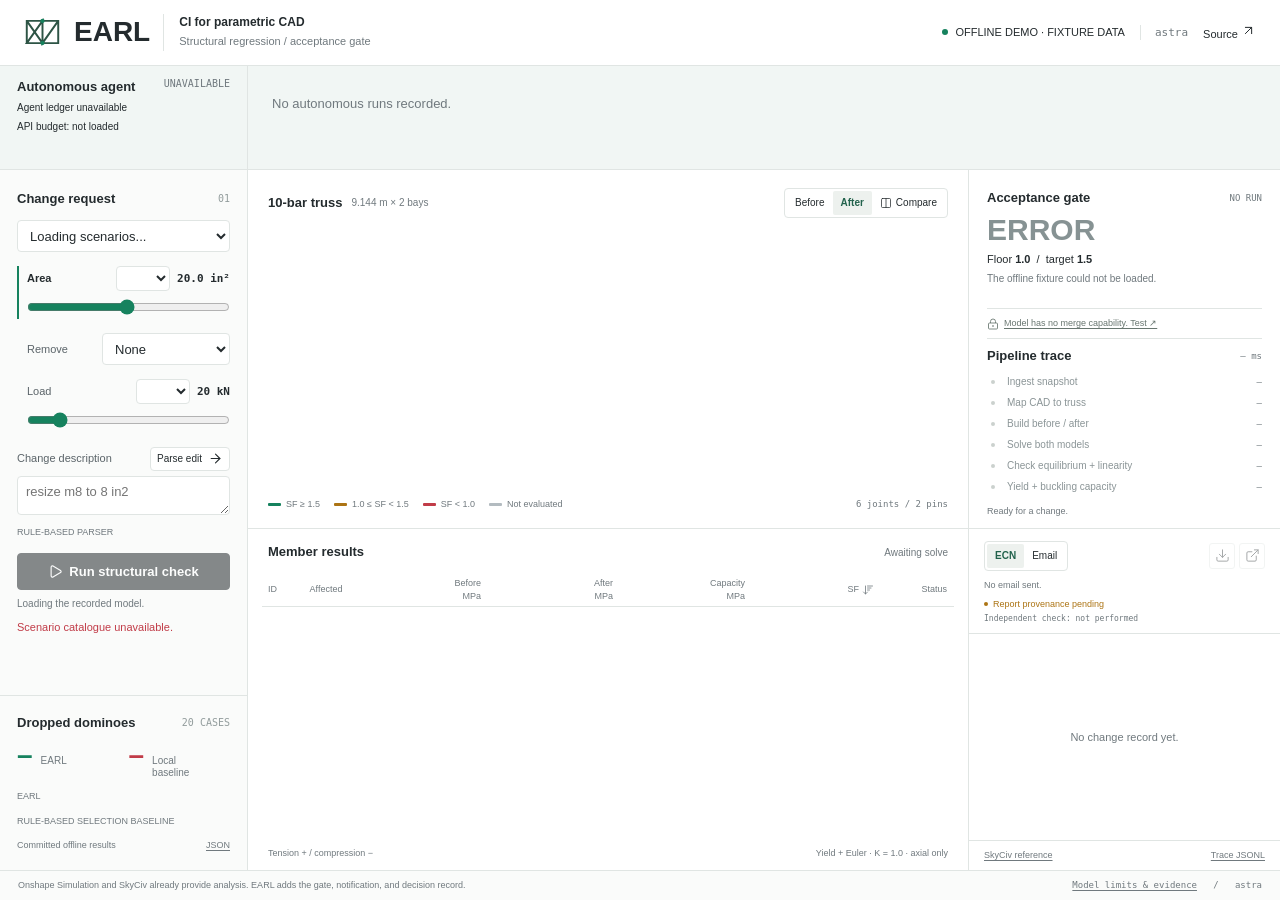
==== commit f3d8fead: "Phase 1: add durable offline autonomous watcher and agent ledger" ====
--- a/earl/static/index.html
+++ b/earl/static/index.html
@@ -275,8 +275,32 @@
         display: grid;
         grid-template-columns: 248px minmax(420px, 1fr) 312px;
         grid-template-rows: minmax(338px, 1.05fr) minmax(295px, 1fr);
-        height: calc(100svh - 96px);
+        height: calc(100svh - 200px);
         min-height: 660px;
+      }
+      .agent-panel {
+        display: grid;
+        grid-template-columns: 248px minmax(0, 1fr);
+        min-height: 104px;
+        border-bottom: 1px solid var(--line);
+        background: #f1f6f4;
+      }
+      .agent-summary { padding: 12px 17px; border-right: 1px solid var(--line); }
+      .agent-summary h2 { display: flex; justify-content: space-between; gap: 10px; }
+      .agent-summary small { display: block; margin-top: 5px; overflow-wrap: anywhere; }
+      #agent-state { color: var(--muted); font: 10px var(--mono); }
+      #agent-state[data-running="true"] { color: var(--green); }
+      .agent-runs { padding: 9px 16px; min-width: 0; overflow-x: auto; }
+      .agent-runs table { width: 100%; min-width: 560px; font-size: 10px; border-collapse: collapse; }
+      .agent-runs td { padding: 3px 8px; white-space: nowrap; border-bottom: 1px solid var(--line); }
+      .agent-runs td:first-child { width: 76px; font-family: var(--mono); }
+      .agent-runs tr[data-outcome="escalated"] td:nth-child(3) { color: var(--red); font-weight: 700; }
+      .agent-runs tr[data-outcome="approved"] td:nth-child(3) { color: var(--green); font-weight: 700; }
+      .agent-runs a { text-decoration: underline; text-underline-offset: 2px; }
+      #agent-empty { padding: 20px 8px; color: var(--muted); }
+      @media (max-width: 620px) {
+        .agent-panel { grid-template-columns: minmax(0, 1fr); }
+        .agent-summary { border-right: none; border-bottom: 1px solid var(--line); }
       }
       .sidebar {
         grid-column: 1;
@@ -1635,6 +1659,17 @@
         ></a>
       </div>
     </header>
+    <section class="agent-panel" aria-labelledby="agent-title">
+      <div class="agent-summary">
+        <h2 id="agent-title">Autonomous agent <span id="agent-state">IDLE</span></h2>
+        <small id="agent-meta">No watcher heartbeat</small>
+        <small id="agent-budget">API budget: not loaded</small>
+      </div>
+      <div class="agent-runs" aria-live="polite">
+        <p id="agent-empty">No autonomous runs recorded.</p>
+        <table aria-label="Autonomous run ledger" hidden id="agent-table"><tbody id="agent-rows"></tbody></table>
+      </div>
+    </section>
     <main class="workspace">
       <aside class="sidebar">
         <section class="controls" aria-labelledby="controls-title">
@@ -2727,6 +2762,36 @@
           setText("reason", "The offline fixture could not be loaded.");
         }
       }
+      async function refreshAgent() {
+        try {
+          const statusResponse = await fetch("/api/agent/status", {cache: "no-store"});
+          const runsResponse = await fetch("/api/agent/runs", {cache: "no-store"});
+          if (!statusResponse.ok || !runsResponse.ok) throw new Error("Agent ledger unavailable");
+          const status = await statusResponse.json();
+          const records = (await runsResponse.json()).runs;
+          setText("agent-state", status.state.toUpperCase());
+          $("agent-state").dataset.running = String(status.running);
+          setText("agent-meta", `${status.mode || "Not started"} | ${status.run_count} runs | ${status.open_escalations} open`);
+          $("agent-meta").title = `${status.last_tick || "No tick"} | ${status.message}`;
+          setText("agent-budget", `${status.remaining_api_calls} API calls left | ${status.undelivered} undelivered`);
+          $("agent-empty").hidden = records.length > 0;
+          $("agent-table").hidden = records.length === 0;
+          $("agent-rows").innerHTML = records.slice(0, 3).map(run =>
+            `<tr data-run-id="${esc(run.run_id)}" data-outcome="${esc(run.outcome)}">
+              <td>${esc(new Date(run.timestamp).toLocaleTimeString())}</td>
+              <td title="${esc(run.description)}">${esc(run.governing_member || "--")} / SF ${run.safety_factor == null ? "--" : Number(run.safety_factor).toFixed(2)}</td>
+              <td>${esc(run.outcome.toUpperCase())}</td>
+              <td>${esc(run.notice || "")} ${esc(run.notification_status)}</td>
+              <td>${esc(run.source)}</td>
+              <td><a href="/api/run/${esc(run.run_id)}/ecn" target="_blank" rel="noopener">ECN</a></td>
+            </tr>`).join("");
+        } catch (error) {
+          setText("agent-state", "UNAVAILABLE");
+          setText("agent-meta", error.message);
+        } finally {
+          setTimeout(refreshAgent, 2000);
+        }
+      }
       $("scenario").addEventListener("change", () =>
         setPreset($("scenario").value),
       );
@@ -2766,6 +2831,7 @@
       });
       window.addEventListener("resize", hideTooltip);
       init();
+      refreshAgent();
     </script>
   </body>
 </html>
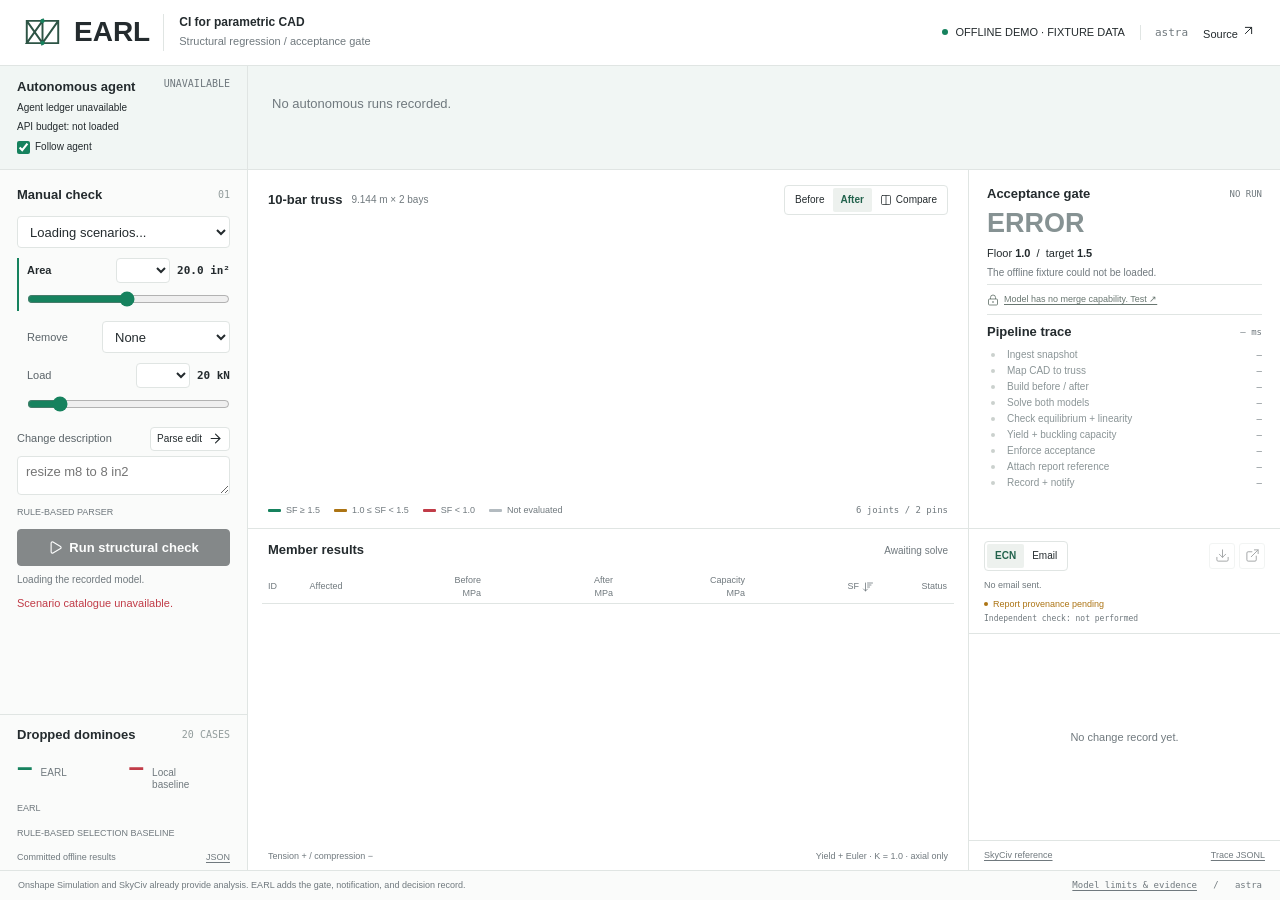
==== commit 879c71df: "Phase 4: finalize autonomous cross-checks and verify offline agent operation" ====
--- a/earl/static/index.html
+++ b/earl/static/index.html
@@ -288,6 +288,8 @@
       .agent-summary { padding: 12px 17px; border-right: 1px solid var(--line); }
       .agent-summary h2 { display: flex; justify-content: space-between; gap: 10px; }
       .agent-summary small { display: block; margin-top: 5px; overflow-wrap: anywhere; }
+      .agent-follow { display: flex; align-items: center; gap: 5px; margin-top: 6px; font-size: 10px; }
+      .agent-follow input { margin: 0; accent-color: var(--green); }
       #agent-state { color: var(--muted); font: 10px var(--mono); }
       #agent-state[data-running="true"] { color: var(--green); }
       .agent-runs { padding: 9px 16px; min-width: 0; overflow-x: auto; }
@@ -1085,7 +1087,7 @@
         color: var(--muted);
         flex: none;
       }
-      @media (min-width: 951px) and (max-height: 820px) {
+      @media (min-width: 951px) and (max-height: 924px) {
         .trace-detail {
           display: none;
         }
@@ -1227,7 +1229,7 @@
         font-family: var(--mono);
         white-space: nowrap;
       }
-      @media (min-height: 880px) {
+      @media (min-height: 984px) {
         .controls {
           padding-top: 20px;
         }
@@ -1617,9 +1619,15 @@
           transition: none !important;
         }
       }
+      @media (max-width: 620px) {
+        body.following-agent .viewer { order: 1; }
+        body.following-agent .run-panel { order: 2; }
+        body.following-agent .results { order: 3; }
+        body.following-agent .controls { order: 4; }
+      }
     </style>
   </head>
-  <body>
+  <body class="following-agent">
     <header class="topbar">
       <div class="brand">
         <svg class="brand-mark" viewBox="0 0 40 34" aria-hidden="true">
@@ -1664,6 +1672,7 @@
         <h2 id="agent-title">Autonomous agent <span id="agent-state">IDLE</span></h2>
         <small id="agent-meta">No watcher heartbeat</small>
         <small id="agent-budget">API budget: not loaded</small>
+        <label class="agent-follow"><input type="checkbox" id="follow-agent" checked />Follow agent</label>
       </div>
       <div class="agent-runs" aria-live="polite">
         <p id="agent-empty">No autonomous runs recorded.</p>
@@ -1674,7 +1683,7 @@
       <aside class="sidebar">
         <section class="controls" aria-labelledby="controls-title">
           <div class="section-heading">
-            <h2 id="controls-title">Change request</h2>
+            <h2 id="controls-title">Manual check</h2>
             <span class="number">01</span>
           </div>
           <div class="field preset-field">
@@ -2047,6 +2056,8 @@
         source: null,
         total: 0,
         gated: false,
+        agentRunId: null,
+        agentStatus: null,
       };
       const stages = [
         "ingest",
@@ -2275,6 +2286,8 @@
       }
       function startRun() {
         if (state.busy || $("run").disabled) return;
+        $("follow-agent").checked = false;
+        document.body.classList.remove("following-agent");
         const query = requestQuery();
         state.source?.close();
         setBusy(true);
@@ -2755,12 +2768,65 @@
           if (evalResponse.ok) renderScoreboard(await evalResponse.json());
           else setText("eval-summary", "Cache unavailable");
           $("run").disabled = false;
-          startRun();
+          setText("verdict", "WAITING");
+          setText("reason", "No autonomous evaluation loaded.");
         } catch (error) {
           setText("control-error", error.message);
           setText("verdict", "ERROR");
           setText("reason", "The offline fixture could not be loaded.");
         }
+      }
+      async function showAgentRun(record) {
+        state.agentRunId = record.run_id;
+        setText("run-short", record.run_id.slice(0, 8));
+        state.source?.close();
+        state.decision = state.artifacts = state.beforeSolve = state.beforeCaps = null;
+        state.gated = false;
+        state.total = 0;
+        resetTrace();
+        setText("governing", "No evaluated governing member.");
+        setText("delivery-line", "Loading autonomous record.");
+        setText("artifact-provenance", "No final artifact loaded");
+        setText("report-reference", "Independent check: not loaded");
+        $("artifact-frame").hidden = true;
+        $("artifact-empty").hidden = false;
+        for (const id of ["download-email", "open-ecn", "trace-link", "report-link"]) {
+          $(id).removeAttribute("href");
+          $(id).setAttribute("aria-disabled", "true");
+        }
+        const response = await fetch(`/api/run/${record.run_id}/trace`, {cache: "no-store"});
+        if (!$("follow-agent").checked || state.busy) return;
+        if (!response.ok) {
+          renderTrusses();
+          renderTable();
+          connectionError(record.error || "Autonomous trace unavailable; no acceptance shown.");
+          return;
+        }
+        const events = (await response.text()).trim().split("\n").map(line => JSON.parse(line));
+        if (!$("follow-agent").checked || state.busy) return;
+        for (const event of events) consume(event);
+        const finalResponse = await fetch(`/api/run/${record.run_id}/decision`, {cache: "no-store"});
+        if (!$("follow-agent").checked || state.busy) return;
+        if (!finalResponse.ok) throw new Error("Final autonomous Decision unavailable");
+        const finalDecision = await finalResponse.json();
+        if (!$("follow-agent").checked || state.busy) return;
+        if (finalDecision.outcome !== record.outcome) {
+          state.decision = state.artifacts = null;
+          state.gated = false;
+          renderTrusses();
+          renderTable();
+          renderArtifacts();
+          setText("governing", "No final acceptance recorded.");
+          connectionError(record.error || "Autonomous finalization failed; pipeline result is not an acceptance.");
+          return;
+        }
+        state.decision = finalDecision;
+        renderVerdict();
+        updateMemberColors();
+        renderTable();
+        setText("trace-detail", `Autonomous run | ${record.provenance}`);
+        setText("delivery-line", `${record.notice || "Notice"}: ${record.notification_status}`);
+        state.agentStatus = record.notification_status;
       }
       async function refreshAgent() {
         try {
@@ -2771,7 +2837,9 @@
           const records = (await runsResponse.json()).runs;
           setText("agent-state", status.state.toUpperCase());
           $("agent-state").dataset.running = String(status.running);
-          setText("agent-meta", `${status.mode || "Not started"} | ${status.run_count} runs | ${status.open_escalations} open`);
+          const triggerMode = status.effective_mode && status.effective_mode !== status.mode
+            ? `${status.mode} / fixture fallback` : status.mode || "Not started";
+          setText("agent-meta", `${triggerMode} | ${status.run_count} runs | ${status.open_escalations} open`);
           $("agent-meta").title = `${status.last_tick || "No tick"} | ${status.message}`;
           setText("agent-budget", `${status.remaining_api_calls} API calls left | ${status.undelivered} undelivered`);
           $("agent-empty").hidden = records.length > 0;
@@ -2785,6 +2853,13 @@
               <td>${esc(run.source)}</td>
               <td><a href="/api/run/${esc(run.run_id)}/ecn" target="_blank" rel="noopener">ECN</a></td>
             </tr>`).join("");
+          if (records.length && state.base && $("follow-agent").checked && !state.busy) {
+            if (state.agentRunId !== records[0].run_id) await showAgentRun(records[0]);
+            else if (state.agentStatus !== records[0].notification_status) {
+              setText("delivery-line", `${records[0].notice || "Notice"}: ${records[0].notification_status}`);
+              state.agentStatus = records[0].notification_status;
+            }
+          }
         } catch (error) {
           setText("agent-state", "UNAVAILABLE");
           setText("agent-meta", error.message);
@@ -2810,6 +2885,10 @@
       });
       $("parse").addEventListener("click", parseEdit);
       $("run").addEventListener("click", startRun);
+      $("follow-agent").addEventListener("change", () => {
+        state.agentRunId = null;
+        document.body.classList.toggle("following-agent", $("follow-agent").checked);
+      });
       for (const button of document.querySelectorAll("[data-view]"))
         button.addEventListener("click", () => {
           state.view = button.dataset.view;
